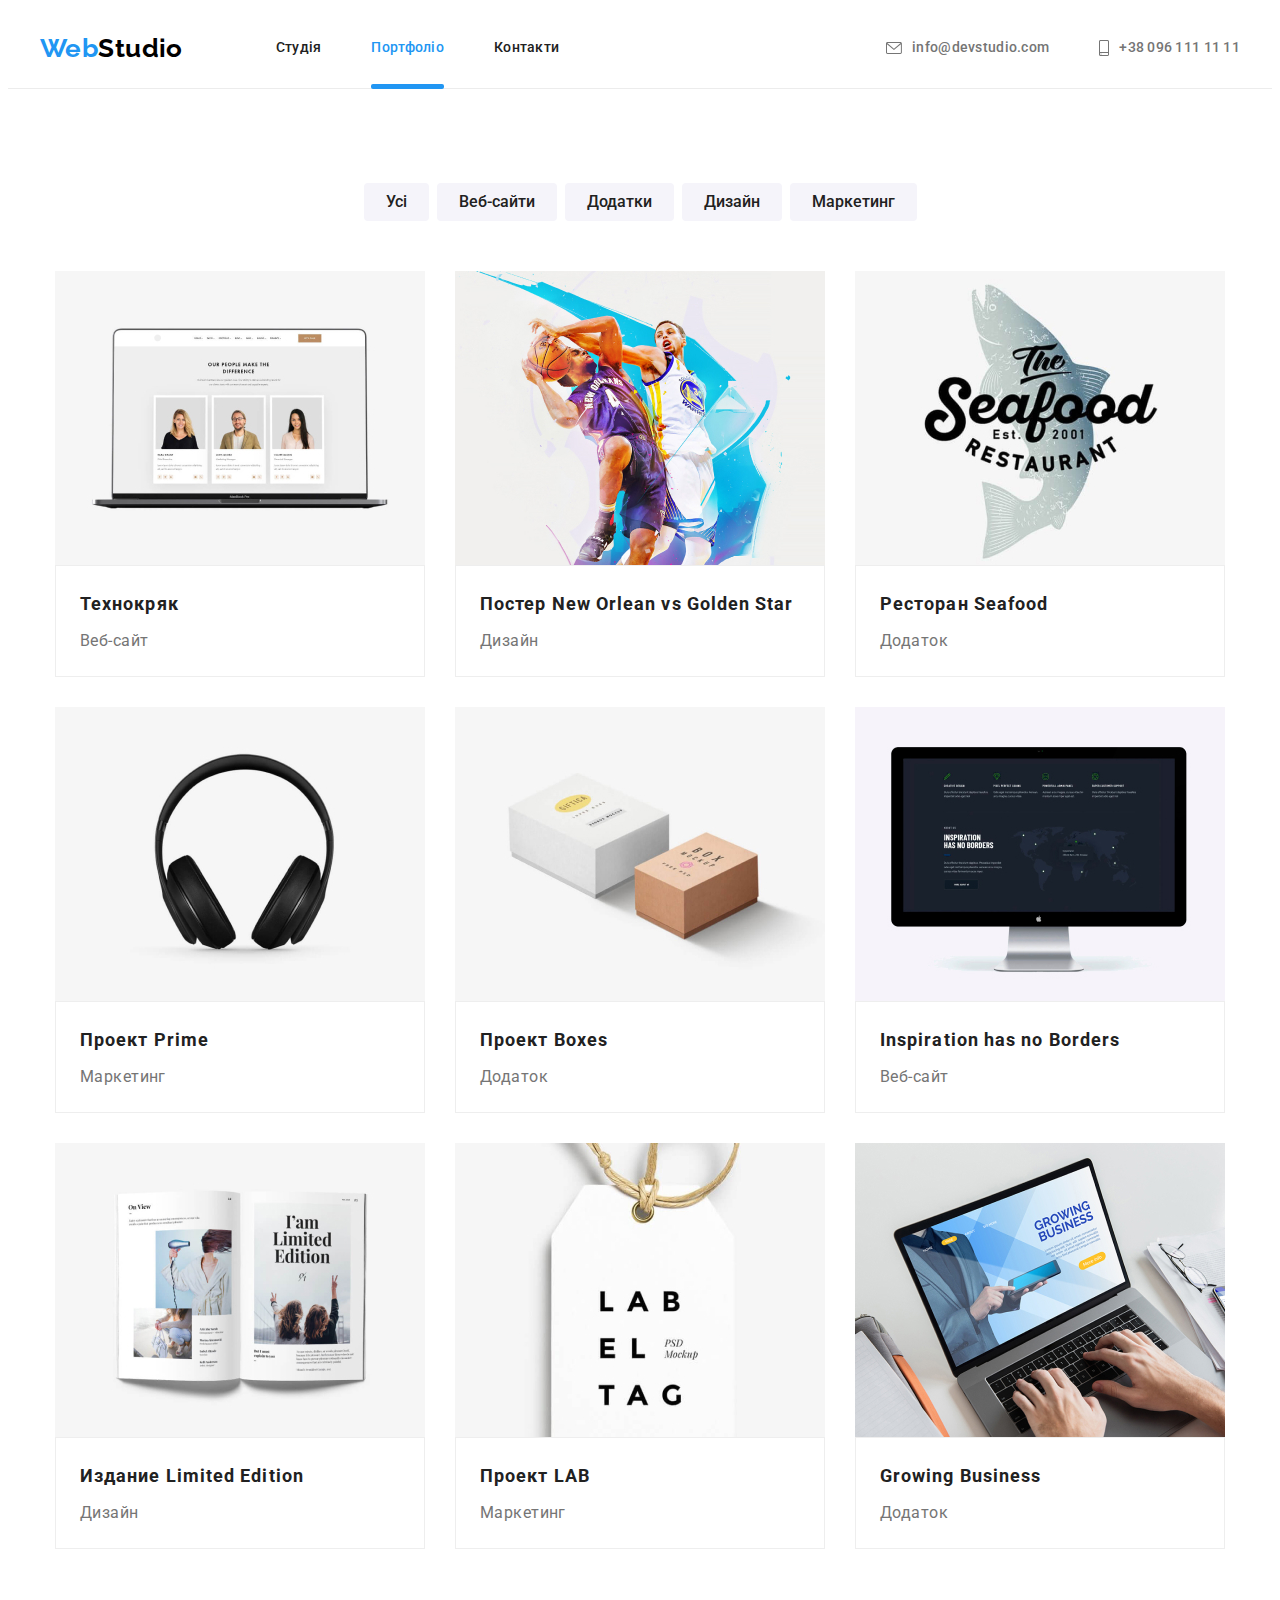
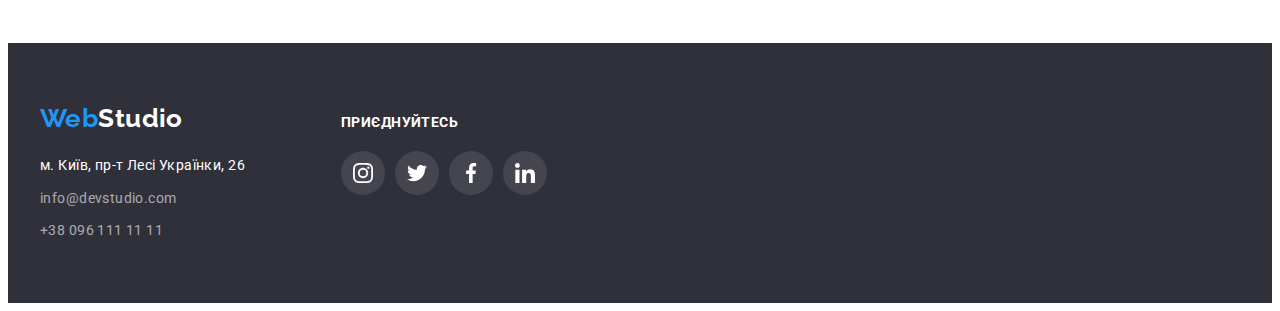
==== portfolio.html @ 348ed179 "clone" ====
<!DOCTYPE html>
<html lang="uk">

<head>
    <meta charset="UTF-8">
    <meta http-equiv="X-UA-Compatible" content="IE=edge">
    <meta name="viewport" content="width=device-width, initial-scale=1.0">
    <title>Document</title>
    <link rel="stylesheet" href="https://cdnjs.cloudflare.com/ajax/libs/modern-normalize/0.6.0/modern-normalize.min.css"
        integrity="sha256-a9JO7L1jGkja9va1xGMWEJspCfU/b9Vn5u/O5MdnKhw=" crossorigin="anonymous" />
<link href="https://fonts.googleapis.com/css2?family=Raleway:wght@700&family=Roboto:wght@400;500;700;900&display=swap"
    rel="stylesheet">
    
    <link rel="stylesheet" href="./css/styles.css">
</head>

<body>
    <header class="site-header">
        <div class="container">
            <a href="./index.html" class="logo"><span class="logo__accent">Web</span>Studio</a>

            <nav class="site-nav">
    
                <ul class="list">
                <li class="item"><a href="./index.html" class="link">Студія</a></li>
                <li class="item"><a href="" class="link link-current">Портфоліо</a></li>
                <li class="item"><a href="" class="link">Контакти</a></li>
            </ul>
        </nav>
        
        <ul class="auth-nav">
            <li class="item">
                <a class="link" href="mailto:info@devstudio.com"><svg class="icon-n" height="12" width="16">
                        <use href="./images/icons.svg#icon-envelope"></use>
                    </svg>info@devstudio.com</a>
            </li>
            <li class="item"><a class="link" href="tel:+380961111111"><svg class="icon-n" height="16" width="10">
                        <use href="./images/icons.svg#icon-smartphone"></use>
                    </svg>+38 096 111 11 11</a></li>
        </ul>
    </div>
    </header>
    <main>
        <section class="section">
            <div class="container">
        <ul class="option list">
            <li class="option__item">
                <button type="button" class="option__button">Усі</button>
            </li>
            <li class="option__item">
                <button type="button" class="option__button">Веб-сайти</button>
            </li>
            <li class="option__item">
                <button type="button" class="option__button">Додатки</button>
            </li>
            <li class="option__item">
                <button type="button" class="option__button">Дизайн</button>
            </li>
            <li class="option__item">
                <button type="button" class="option__button">Маркетинг</button>
            </li>
        </ul>

<ul class="card-set list">
    <li class="card-set__item">
        <a href="" class="card-set__link link">
            <div class="card-set__img">
                <img src="./images/img8.jpg" alt="" width="370" class="card-set__image" />
                <div class="card-set__p">
                    <p class="filter-about">
                        Ресурс пропонує комплексні пропозиції з різним рівнем функціоналу та сервісів. Все це дозволить
                        відвідувачу отримати
                        вичерпні відомості про компанію чи приватну особу.
                    </p>
                </div>
            </div>

            <div class="card-set__tabs">
                <h3 class="card-set__title">Технокряк</h3>
                <p class="card-set__text">Веб-сайт</p>
            </div>
        </a>
    </li>
    <li class="card-set__item">
        <a href="" class="card-set__link link">
            <div class="card-set__img">
                <img src="./images/img9.jpg" alt="" width="370" class="card-set__image" />
                <div class="card-set__p">
                    <p class="filter-about">
                        Ресурс пропонує комплексні пропозиції з різним рівнем функціоналу та сервісів. Все це дозволить
                        відвідувачу отримати
                        вичерпні відомості про компанію чи приватну особу.
                    </p>
                </div>
            </div>

            <div class="card-set__tabs">
                <h3 class="card-set__title">Постер New Orlean vs Golden Star</h3>
                <p class="card-set__text">Дизайн</p>
            </div>
        </a>
    </li>
    <li class="card-set__item">
        <a href="" class="card-set__link link">
            <div class="card-set__img">
                <img src="./images/img10.jpg" alt="" width="370" class="card-set__image" />
                <div class="card-set__p">
                    <p class="filter-about">
                        Ресурс пропонує комплексні пропозиції з різним рівнем функціоналу та сервісів. Все це дозволить
                        відвідувачу отримати
                        вичерпні відомості про компанію чи приватну особу.
                    </p>
                </div>
            </div>
            <div class="card-set__tabs">
                <h3 class="card-set__title">Ресторан Seafood</h3>
                <p class="card-set__text">Додаток</p>
            </div>
        </a>
    </li>
    <li class="card-set__item">
        <a href="" class="card-set__link link">
            <div class="card-set__img">
                <img src="./images/img11.jpg" alt="" width="370" class="card-set__image" />
                <div class="card-set__p">
                    <p class="filter-about">
                        Ресурс пропонує комплексні пропозиції з різним рівнем функціоналу та сервісів. Все це дозволить
                        відвідувачу отримати
                        вичерпні відомості про компанію чи приватну особу.
                    </p>
                </div>
            </div>
            <div class="card-set__tabs">
                <h3 class="card-set__title">Проект Prime</h3>
                <p class="card-set__text">Маркетинг</p>
            </div>
        </a>
    </li>
    <li class="card-set__item">
        <a href="" class="card-set__link link">
            <div class="card-set__img">
                <img src="./images/img12.jpg" alt="" width="370" class="card-set__image" />
                <div class="card-set__p">
                    <p class="filter-about">
                        Ресурс пропонує комплексні пропозиції з різним рівнем функціоналу та сервісів. Все це дозволить
                        відвідувачу отримати
                        вичерпні відомості про компанію чи приватну особу.
                    </p>
                </div>
            </div>
            <div class="card-set__tabs">
                <h3 class="card-set__title">Проект Boxes</h3>
                <p class="card-set__text">Додаток</p>
            </div>
        </a>
    </li>
    <li class="card-set__item">
        <a href="" class="card-set__link link">
            <div class="card-set__img">
                <img src="./images/img13.jpg" alt="" width="370" class="card-set__image" />
                <div class="card-set__p">
                    <p class="filter-about">
                        Ресурс пропонує комплексні пропозиції з різним рівнем функціоналу та сервісів. Все це дозволить
                        відвідувачу отримати
                        вичерпні відомості про компанію чи приватну особу.
                    </p>
                </div>
            </div>
            <div class="card-set__tabs">
                <h3 class="card-set__title">Inspiration has no Borders</h3>
                <p class="card-set__text">Веб-сайт</p>
            </div>
        </a>
    </li>
    <li class="card-set__item">
        <a href="" class="card-set__link link">
            <div class="card-set__img">
                <img src="./images/img14.jpg" alt="" width="370" class="card-set__image" />
                <div class="card-set__p">
                    <p class="filter-about">
                        Ресурс пропонує комплексні пропозиції з різним рівнем функціоналу та сервісів. Все це дозволить
                        відвідувачу отримати
                        вичерпні відомості про компанію чи приватну особу.
                    </p>
                </div>
            </div>
            <div class="card-set__tabs">
                <h3 class="card-set__title">Издание Limited Edition</h3>
                <p class="card-set__text">Дизайн</p>
            </div>
        </a>
    </li>
    <li class="card-set__item">
        <a href="" class="card-set__link link">
            <div class="card-set__img">
                <img src="./images/img15.jpg" alt="" width="370" class="card-set__image" />
                <div class="card-set__p">
                    <p class="filter-about">
                        Ресурс пропонує комплексні пропозиції з різним рівнем функціоналу та сервісів. Все це дозволить
                        відвідувачу отримати
                        вичерпні відомості про компанію чи приватну особу.
                    </p>
                </div>
            </div>
            <div class="card-set__tabs">
                <h3 class="card-set__title">Проект LAB</h3>
                <p class="card-set__text">Маркетинг</p>
            </div>
        </a>
    </li>
    <li class="card-set__item">
        <a href="" class="card-set__link link">
            <div class="card-set__img">
                <img src="./images/img16.jpg" alt="" width="370" class="card-set__image" />
                <div class="card-set__p">
                    <p class="filter-about">
                        Ресурс пропонує комплексні пропозиції з різним рівнем функціоналу та сервісів. Все це дозволить
                        відвідувачу отримати
                        вичерпні відомості про компанію чи приватну особу.
                    </p>
                </div>
            </div>
            <div class="card-set__tabs">
                <h3 class="card-set__title">Growing Business</h3>
                <p class="card-set__text">Додаток</p>
            </div>
        </a>
    </li>
</ul>
</div>
</section>
</main>
<footer class="site-footer">
    <div class="site-footer__container container">
        <div class="site-footer__nav-links">
            <a href="./index.html" class="logo site-footer__logo"><span class="logo__accent">Web</span>Studio</a>
            <address class="footer-contacts">
                <ul>
                    <li class="footer-contacts__item">
                        <a class="footer-contacts__link footer-contacts__link--address"
                            href="https://goo.gl/maps/XUFfffDGWBc9zeDt5">м. Київ, пр-т Лесі Українки, 26</a>
                    </li>
                    <li class="footer-contacts__item">
                        <a class="footer-contacts__link" href="mailto:info@devstudio.com">info@devstudio.com</a>
                    </li>
                    <li class="footer-contacts__item">
                        <a class="footer-contacts__link" href="tel:+380961111111">+38 096 111 11 11</a>
                    </li>
                </ul>
            </address>
        </div>

        <div class="site-footer__social-links">
            <p class="site-footer__heading">Приєднуйтесь</p>
            <ul class="site-footer__social-list social-links">
                <li class="social-links__item">
                    <a href="" class="site-footer__social-link social-links__link">
                        <svg class="social-links__icon" height="20" width="20">
                            <use href="./images/icons.svg#icon-instagram"></use>
                        </svg>
                    </a>
                </li>
                <li class="social-links__item">
                    <a href="" class="site-footer__social-link social-links__link">
                        <svg class="social-links__icon" height="20" width="20">
                            <use href="./images/icons.svg#icon-twitter"></use>
                        </svg>
                    </a>
                </li>
                <li class="social-links__item">
                    <a href="" class="site-footer__social-link social-links__link">
                        <svg class="social-links__icon" height="20" width="20">
                            <use href="./images/icons.svg#icon-facebook"></use>
                        </svg>
                    </a>
                </li>
                <li class="social-links__item">
                    <a href="" class="site-footer__social-link social-links__link">
                        <svg class="social-links__icon" height="20" width="20">
                            <use href="./images/icons.svg#icon-linkedin"></use>
                        </svg>
                    </a>
                </li>
            </ul>
        </div>
    </div>
</footer>
</body>

</html>
---- css/styles.css ----
:root {
    --primary-text-color: #757575;
    --title-text-color: #212121;
    --title-text-color-one: #000000;
    --accent-color: #2196F3;
    --primary-bt-color: #FFFFFF;
    --accent-color-one: #F5F4FA;
    --primary-phon-color: hsla(0, 0%, 100%, 0.6);
    --primary-brg-color: #2F303A;
    --header-border-color: #ececec;
    --list-items-gap: 30px;
    --portfolio-cards-border-color: #eee;
    --bg-color-gray: #f5f4fa;
    --text-color-social: #afb1b8;
    --bg-color-button: #188ce8;
    --thumb-color: #afb1b8;
    --thumb-color-hover: #2196f3;
    --border-input: rgba(255, 255, 255, 0.3);
    --cubic: cubic-bezier(0.42, 0, 0.58, 1);
    --portfolio-cart-before: rgba(33, 150, 243, 0.9);
    --modal-input: rgba(33, 33, 33, 0.2);
    --foot-line: rgba(255, 255, 255, 0.1);
    --line: rgba(0, 0, 0, 0.5);
    --text-grey-opac: rgba(255, 255, 255, 0.6);
    --text-copyright: rgba(255, 255, 255, 0.4);
    --border-card: #eeeeee;
}

h1,
h2,
h3,
h4,
h5,
h6,
p,
ul {
    margin: 0;
    padding: 0;
}
ul {
    list-style: none;
}
body {
    background: var(--primary-bt-color);
    color: var(--primary-text-color);
    font-size: 14px;
    font-family: Roboto, sans-serif;
    letter-spacing: 0.03em;
}
img {
    display: block;
    max-width: 100%;
    height: auto;
}
.container {
    margin-left: auto;
    margin-right: auto;
    padding-left: 15px;
    padding-right: 15px;
    width: 1200px;
}
.section {
    padding-top: 94px;
    padding-bottom: 94px;
}
.image-block {
    display: block;
}
.visually-hidden {
    position: absolute;
    width: 1px;
    height: 1px;
    margin: -1px;
    padding: 0;
    overflow: hidden;
    border: 0;
    clip: rect(0 0 0 0);
}
.link {
    text-decoration: none;
}
.text-center {
    text-align: center;
}
.heading {
    font-size: 36px;
    line-height: 1.17;
    text-align: center;
}
button {
    font-family: inherit;
    cursor: pointer;
}
.site-header {
    border-bottom: 1px solid var(--header-border-color);
}
.site-header .container {
    display: flex;
    align-items: center;
}
.site-nav {
    margin-left: 93px;
}
.site-nav .list {
    display: flex;
}
.site-nav .item:not(:first-child),
.auth-nav .item:not(:first-child) {
    margin-left: 50px;
}
.site-nav .link {
    color: var(--title-text-color);
    font-weight: 500;
    line-height: 1.14;
    letter-spacing: 0.02em;
    display: block;
    padding-top: 32px;
    padding-bottom: 32px;
    transition-property: color;
    transition-duration: 250ms;
    transition-timing-function: cubic-bezier(0.42, 0, 0.58, 1);
    position: relative;
}
.site-nav .link:hover,
.site-nav .link:focus {
    color: var(--accent-color);   
}
.site-nav .link-current {
    color: var(--accent-color);   
}
.site-nav .link-current::after{
    content: "";
        display: block;
        width: 100%;
        height: 5px;
        border-radius: 2px;
        background-color: var(--accent-color);
        position: absolute;
        left: 0px;
        bottom: -1px;
        opacity: 0;
}
.site-nav .link::after{
    opacity: 0;
}
.site-nav .link-current::after {
    opacity: 1;
}
.auth-nav .item {
    font-weight: 500;
    line-height: 1.14;
    letter-spacing: 0.02em; 
}
.auth-nav .link:hover,
.auth-nav .link:focus {
    color: var(--accent-color);
}
.auth-nav .link {
    display: flex;
    padding-top: 32px;
    padding-bottom: 32px;
    color: var(--primary-text-color);
    align-items: center;
    transition: color 250ms cubic-bezier(0.4, 0, 0.2, 1);
}
.auth-nav {
    display: flex;
    margin-left: auto;
    align-items: center;
}
.auth-nav .icon-n {
    --color4: currentColor;
    margin-right: 10px;    
}
.icon {
    display: inline-block;
    align-items: center;
    justify-content: center;
}
.logo {
    font-family: Raleway, sans-serif;
    font-weight: 700;
    font-size: 26px;
    line-height: 1.19;
    text-decoration: none;
    color: var(--title-text-color-one);
}
.logo__accent {
    color: var(--accent-color);
    font-family: Raleway, sans-serif;
}
.slogan {
    max-width: 1600px;
    margin: 0 auto;
    background-color: var(--primary-brg-color);
    padding-top: 200px;
    padding-bottom: 200px;
    text-align: center;
    background-image: linear-gradient(rgba(47, 48, 58, 0.4), rgba(47, 48, 58, 0.4)),
        url(../images/hero.jpg);
    background-repeat: no-repeat;
    background-position: center;
    background-size: 1600px;
}

.slogan-title {
    color: var(--primary-bt-color);
    font-weight: 900;
    font-size: 44px;
    line-height: 1.36;
    text-transform: uppercase;
    letter-spacing: 0.06em;
    text-align: center;
}

.button {
    color: var(--primary-bt-color);
    background-color: var(--accent-color);
    font-family: inherit;
    text-align: center;
}

.button-primary {
    color: var(--primary-bt-color);
    background-color: var(--accent-color);
    font-weight: 700;
    font-size: 16px;
    line-height: 1.88;
    letter-spacing: 0.06em;
    text-align: center;
    margin-top: 30px;
    padding: 10px 32px;
    border: 0 solid transparent;
    border-radius: 4px;
    transition-property:background-color;
    transition-duration: 250ms;
    transition-timing-function: cubic-bezier(0.42, 0, 0.58, 1);
}

.button-primary:hover,
.button-primary:focus {
    background-color: var(--bg-color-button); 
}

.backdrop {
    position: fixed;
    top: 0;
    left: 0;
    width: 100%;
    height: 100%;
    background-color: rgba(0, 0, 0, 0.5);
    opacity: 1;
    transition: opacity 250ms cubic-bezier(0.4, 0, 0.2, 1);
}

.backdrop.is-hidden {
    opacity: 0;
    pointer-events: none;
}

.backdrop.is-hidden .modal {
    transform: translate(-50%, -50%) scale(1.1);
}

.modal {
    position: absolute;
    top: 50%;
    left: 50%;

    min-height: 581px;
    min-width: 528px;

    background-color: var(--primary-bt-color);
    color: var(--title-text-color);
    transform: translate(-50%, -50%) scale(1);

    transition: transform 250ms cubic-bezier(0.4, 0, 0.2, 1);
    box-shadow: 0px 1px 3px rgba(0, 0, 0, 0.12), 0px 1px 1px rgba(0, 0, 0, 0.14), 0px 2px 1px rgba(0, 0, 0, 0.2);
        border-radius: 4px;
}

.modal__topic {
    margin: 0px;
    padding-bottom: 30px;
    font-weight: bold;
    font-size: 20px;
    line-height: 1.15;
    text-align: center;
    letter-spacing: 0.03em;
}

.modal__button-close {
    position: absolute;
    top: 8px;
    right: 8px;
    width: 30px;
    height: 30px;
    border-radius: 50%;
    border: none;
    background-color: var(--primary-bt-color);
    box-shadow: 0px 2px 1px rgba(0, 0, 0, 0.2), 0px 1px 1px rgba(0, 0, 0, 0.14),
        0px 1px 3px rgba(0, 0, 0, 0.12);

}
.modal__button-close:hover,
.modal__button-close:focus{
   fill: var(--accent-color)
}

.svg-close {
    width: 11px;
    height: 11px;
}
.form {
    padding: 40px;
    width: 528px;
}

.form-field {
    position: relative;
    display: block;
    color: var(--primary-text-color);
    margin-bottom: 28px;
    font-size: 14px;
    line-height: 1.14;
    letter-spacing: 0.01em;
}

.form-input {
    min-width: 448px;
    margin: 0px;
    padding: 14px 42px;
    font: inherit;
    border-radius: 4px;
    border: 1px solid var(--modal-input);
    outline: none;
}

.form-input--comment {
    width: 100%;
    height: 120px;
    resize: none;
}

.form-input:focus-within {
    border: 1px solid var(--accent-color);
}

.svg-modal {
    position: absolute;
    width: 18px;
    height: 18px;
    top: 50%;
    left: 16px;
    transform: translateY(-50%);
    transition: transform 250ms cubic-bezier(0.4, 0, 0.2, 1);
    display: inline-block;
    width: 18px;
    height: 18px;
}

.form-label {
    position: absolute;
    top: 50%;
    left: 42px;
    transform: translateY(-50%);
    transition: transform 250ms cubic-bezier(0.4, 0, 0.2, 1);
}

.form-label--comment {
    position: absolute;
    top: 12px;
    left: 16px;
    transform: translateY(0);
    transition: transform 250ms cubic-bezier(0.4, 0, 0.2, 1);
}

.form-field:focus-within>.form-label--comment {
    transform: translateY(-35px);
    color: var(--accent-color);
}

.form-input:not(:placeholder-shown)+.form-label--comment {
    transform: translateY(-35px);
}

.form-field:focus-within>.svg-modal {
    fill: var(--accent-color);
}

.form-field:focus-within>.form-label {
    transform: translate(-26px, -45px);
    color: var(--accent-color);
}

.form-input:not(:placeholder-shown)+.form-label {
    transform: translate(-26px, -45px);
}

.form-field-checkbox {
    display: inline-flex;
    align-items: center;
    margin-bottom: 30px;
}

.checkbox {
    position: absolute;
    width: 1px;
    height: 1px;
    margin: -1px;
    padding: 0;
    overflow: hidden;
    border: 0;
    clip: rect(0 0 0 0);
}

.icon {
    display: inline-block;
    width: 15px;
    height: 15px;
    margin-right: 8px;
    border: 2px solid var(--title-text-color);
    border-radius: 4px;
    box-shadow: 0px 2px 1px rgba(0, 0, 0, 0.2), 0px 1px 1px rgba(0, 0, 0, 0.14),
        0px 1px 3px rgba(0, 0, 0, 0.12);
}

.checkbox:checked+.icon {
    border-color: var(--accent-color);
    background-color: var(--accent-color);
    background-image: url(../images/icon-check.svg);
    background-size: contain;
}

.checkbox-text {
    font-size: 14px;
    line-height: 1.71;
    margin: 0px;
    padding: 0px;
    letter-spacing: 0.03em;
    color: var(--primary-text-color);
}

.checkbox-link {
    text-decoration: underline;
    color: var(--accent-color);
}

.modal__button-send {
    display: inline-block;
    border-radius: 4px;
    padding: 10px 32px;
    min-width: 200px;
    border: 1px solid transparent;
    color: var(--primary-bt-color);
    background-color: var(--accent-color);
    font-family: inherit;
    font-weight: bold;
    font-size: 16px;
    line-height: 1.87;
    text-decoration: none;
    text-align: center;
    transition: transform 250ms cubic-bezier(0.4, 0, 0.2, 1);
    box-shadow: 0px 4px 4px rgba(0, 0, 0, 0.15);
}

.features-heading,
.portfolio-heading {
    position: absolute;
    white-space: nowrap;
    width: 1px;
    height: 1px;
    overflow: hidden;
    border: 0;
    padding: 0;
    clip: rect(0 0 0 0);
    clip-path: inset(50%);
    margin: -1px;
}
.features-list {
    display: flex;
    margin-left: calc(-1 * var(--list-items-gap));
}

.features-list .thumb {
    height: 120px;
    border-radius: 4px;
    background-color: var(--bg-color-gray);
    margin-bottom: 30px;
}
.thumb {
    display: flex;
    align-items: center;
    justify-content: center;
}

.features-list .item {
    flex-basis: calc(100% / 4 - var(--list-items-gap));
    margin-left: var(--list-items-gap);
}

.what-we-do {
    padding-top: 0;
}
.what-we-do__title {
    color: var(--title-text-color);
    font-weight: bold;
    font-size: 36px;
    line-height: 1.17;
    text-align: center;
      margin-bottom: 50px;
}

.about-us {
    display: flex;
    justify-content: center;
}

.about-us__item {
    margin-left: 30px;
    position: relative;
}

.about-us__item:first-child {
    margin-left: 0px;
}

.about-us__label {
    display: inline-flex;
    justify-content: center;
    align-items: center;
    width: 100%;
    height: 70px;
    color: var(--primary-bt-color);
    font-weight: bold;
    font-size: 14px;
    line-height: 1.14;
    text-align: center;
    text-transform: uppercase;
    margin: 0px;
    background-color: rgba(47, 48, 58, 0.8);
    position: absolute;
    bottom: 0px;
    right: 50%;
    transform: translate(50%);
}
.team {
    background-color: var(--bg-color-gray);
}

.team-cards {
    display: flex;
    margin-top: 50px;
    margin-left: calc(-1 * var(--list-items-gap));
}
.section-items {
    color: var(--title-text-color);
    font-weight: 500;
    font-size: 16px;
    line-height: 1.19;
}
.section-desc {
    color: var(--primary-text-color);
    font-size: 16px;
    line-height: 1.19;
}
.team-cards .item {
    flex-basis: calc(100% / 3 - var(--list-items-gap));
    margin-left: var(--list-items-gap);

    background-color: var(--primary-bt-color);
    box-shadow: 0px 1px 3px rgba(0, 0, 0, 0.12), 0px 1px 1px rgba(0, 0, 0, 0.14),
        0px 2px 1px rgba(0, 0, 0, 0.2);
    border-radius: 0px 0px 4px 4px;
}

.team-cards .description {
    padding-top: 30px;
    padding-bottom: 30px;
    padding-left: 24px;
    padding-right: 24px;
}

.team-cards .section-desc {
    margin-top: 10px;
}

.social-links {
    margin-top: 16px;
    align-items: center;
    display: flex;
    justify-content: center;
}

.social-links__item:not(:last-child) {
    margin-right: 10px;
}

.social-links__link {
    display: flex;
    height: 44px;
    width: 44px;
    border-radius: 50%;
    color: var(--text-color-social);
    align-items: center;
    justify-content: center;
    transition: color 250ms cubic-bezier(0.4, 0, 0.2, 1), background-color 250ms cubic-bezier(0.4, 0, 0.2, 1);
}

.social-links__link:hover,
.social-links__link:focus {
    color: var(--primary-bt-color);
    background-color: var(--accent-color);
}

.social-links__icon {
    --color1: currentColor;
}
.customer_title {
    color: var(--title-text-color);
    font-weight: bold;
    font-size: 36px;
    line-height: 1.17;
    text-align: center;
    margin-bottom: 50px;
}

.customer_content {
    display: flex;
    justify-content: space-between;
}

.customer__item {
    margin-left: 30px;
}

.customer__item:first-child {
    margin-left: 0;
}

.customer__link {
    display: flex;
    align-items: center;
    justify-content: center;
    width: 170px;
    height: 90px;
    color: var(--text-color-social);
    border: 1px solid var(--text-color-social);
    border-radius: 4px;
    transition: color 250ms cubic-bezier(0.4, 0, 0.2, 1), border 250ms cubic-bezier(0.4, 0, 0.2, 1);
}

.customer__link:hover,
.customer__link:focus {
    color: var(--accent-color);
    border: 1px solid var(--accent-color);
}

.clients__icon {
    --color1: currentColor;
    height: 50px;
}
.option {
    display: flex;
    justify-content: center;
    margin-bottom: 50px;
}

.option__item {
    margin-left: 8px;
}

.option__item:first-child {
    margin-left: 0px;
}

.option__button {
    color: var(--title-text-color);
    background-color: var(--accent-color-one);
    font-weight: 500;
    font-size: 16px;
    line-height: 1.62;
    text-align: center;
    border-radius: 4px;
    border: none;
    padding: 6px 22px;
    transition-property: color, background-color, box-shadow;
    transition-duration: 250ms;
    transition-timing-function: cubic-bezier(0.42, 0, 0.58, 1);
}

.option__button:hover,
.option__button:focus {
    background-color: var(--accent-color);
    color: var(--primary-bt-color);
    box-shadow: 0px 2px 2px rgba(0, 0, 0, 0.12), 0px 1px 2px rgba(0, 0, 0, 0.08),
        0px 3px 1px rgba(0, 0, 0, 0.1);
}
.card-set {
    display: flex;
    flex-wrap: wrap;
    justify-content: center;
}

.card-set__item {
    width: 370px;
    margin-right: 30px;
    margin-bottom: 30px;
}


.card-set__link:hover {
    box-shadow: 1px 4px 6px rgba(0, 0, 0, 0.16), 0px 4px 4px rgba(0, 0, 0, 0.06),
        0px 1px 1px rgba(0, 0, 0, 0.12);

}

.card-set__link.link {
    display: block;
    transition: box-shadow 250ms var(--cubic);
}

.card-set__img {
    position: relative;
    overflow: hidden;
}

.card-set__item:nth-child(3n) {
    margin-right: 0px;
}

.card-set__item:nth-last-child(-n + 3) {
    margin-bottom: 0px;
}

.filter-about {
    color: var(--primary-bt-color);
    padding: 63px 24px;
    font-size: 18px;
    line-height: 1.56;
    margin: 0px;
}

.card-set__tabs {
    padding: 20px 24px;
    border: 1px solid var(--border-card);
}

.card-set__p {
    position: absolute;
    bottom: 0px;
    left: 0px;
    width: 100%;
    height: 100%;
    background-color: var(--portfolio-cart-before);
    transform: translateY(100%);
    opacity: 1;
    transition: transform 250ms var(--cubic), opacity 250ms var(--cubic),
        box-shadow 250ms var(--cubic);
}

.card-set__link:hover .card-set__p,
.card-set__link:focus .card-set__p {
    transform: translateY(0);
    opacity: 1;
}

.card-set__title {
    color: var(--title-text-color);
    font-weight: bold;
    font-size: 18px;
    line-height: 2;
    letter-spacing: 0.06em;
    margin-bottom: 4px;
}

.card-set__text {
    color: var(--primary-text-color);
    font-size: 16px;
    line-height: 1.87;
}

.button-div input {
    margin: 0;
    padding: 18px 12px;
    border-radius: 4px;
    box-shadow: 0px 4px 4px rgba(0, 0, 0, 0.15);
}
.site-footer {
    padding-top: 60px;
    padding-bottom: 60px;
    background-color: var(--primary-brg-color);
}

.site-footer__container {
    display: flex;
    align-items: baseline;
}

.site-footer__nav-links {
    width: 231px;
}

.site-footer__logo {
    color: var(--primary-bt-color);
}

.site-footer__social-links {
    margin-left: 70px;
}

.site-footer__heading {
    font-weight: 700;
    line-height: 1.14;
    text-transform: uppercase;
    color: var(--primary-bt-color);
}

.site-footer__social-list {
    margin-top: 20px;
}

.site-footer__social-link {
    color: var(--primary-bt-color);
    background-color: rgba(255, 255, 255, 0.1);
}

.footer-contacts {
    margin-top: 20px;
}
.footer-contacts__item:not(:first-child) {
    margin-top: 9px;
}

.footer-contacts__link {
    font-style: normal;
    text-decoration: none;
    line-height: 1.71;
    color: var(--primary-phon-color);
    transition: color 250ms cubic-bezier(0.4, 0, 0.2, 1);
}

.footer-contacts__link:hover,
.footer-contacts__link:focus {
    color: var(--accent-color);
}

.footer-contacts__link--address {
    color: var(--primary-bt-color);
}
.section-item-one {
    color: var(--title-text-color);
    font-weight: 700;
    font-size: 14px;
    line-height: 1.14;
    letter-spacing: 0.03em;
    margin-bottom: 10px;
}

.section-text {
    color: var(--primary-text-color);
    line-height: 1.71;
}

.section-title {
    font-weight: 700;
    font-size: 36px;
    line-height: 1.17;
    color: var(--title-text-color);
}
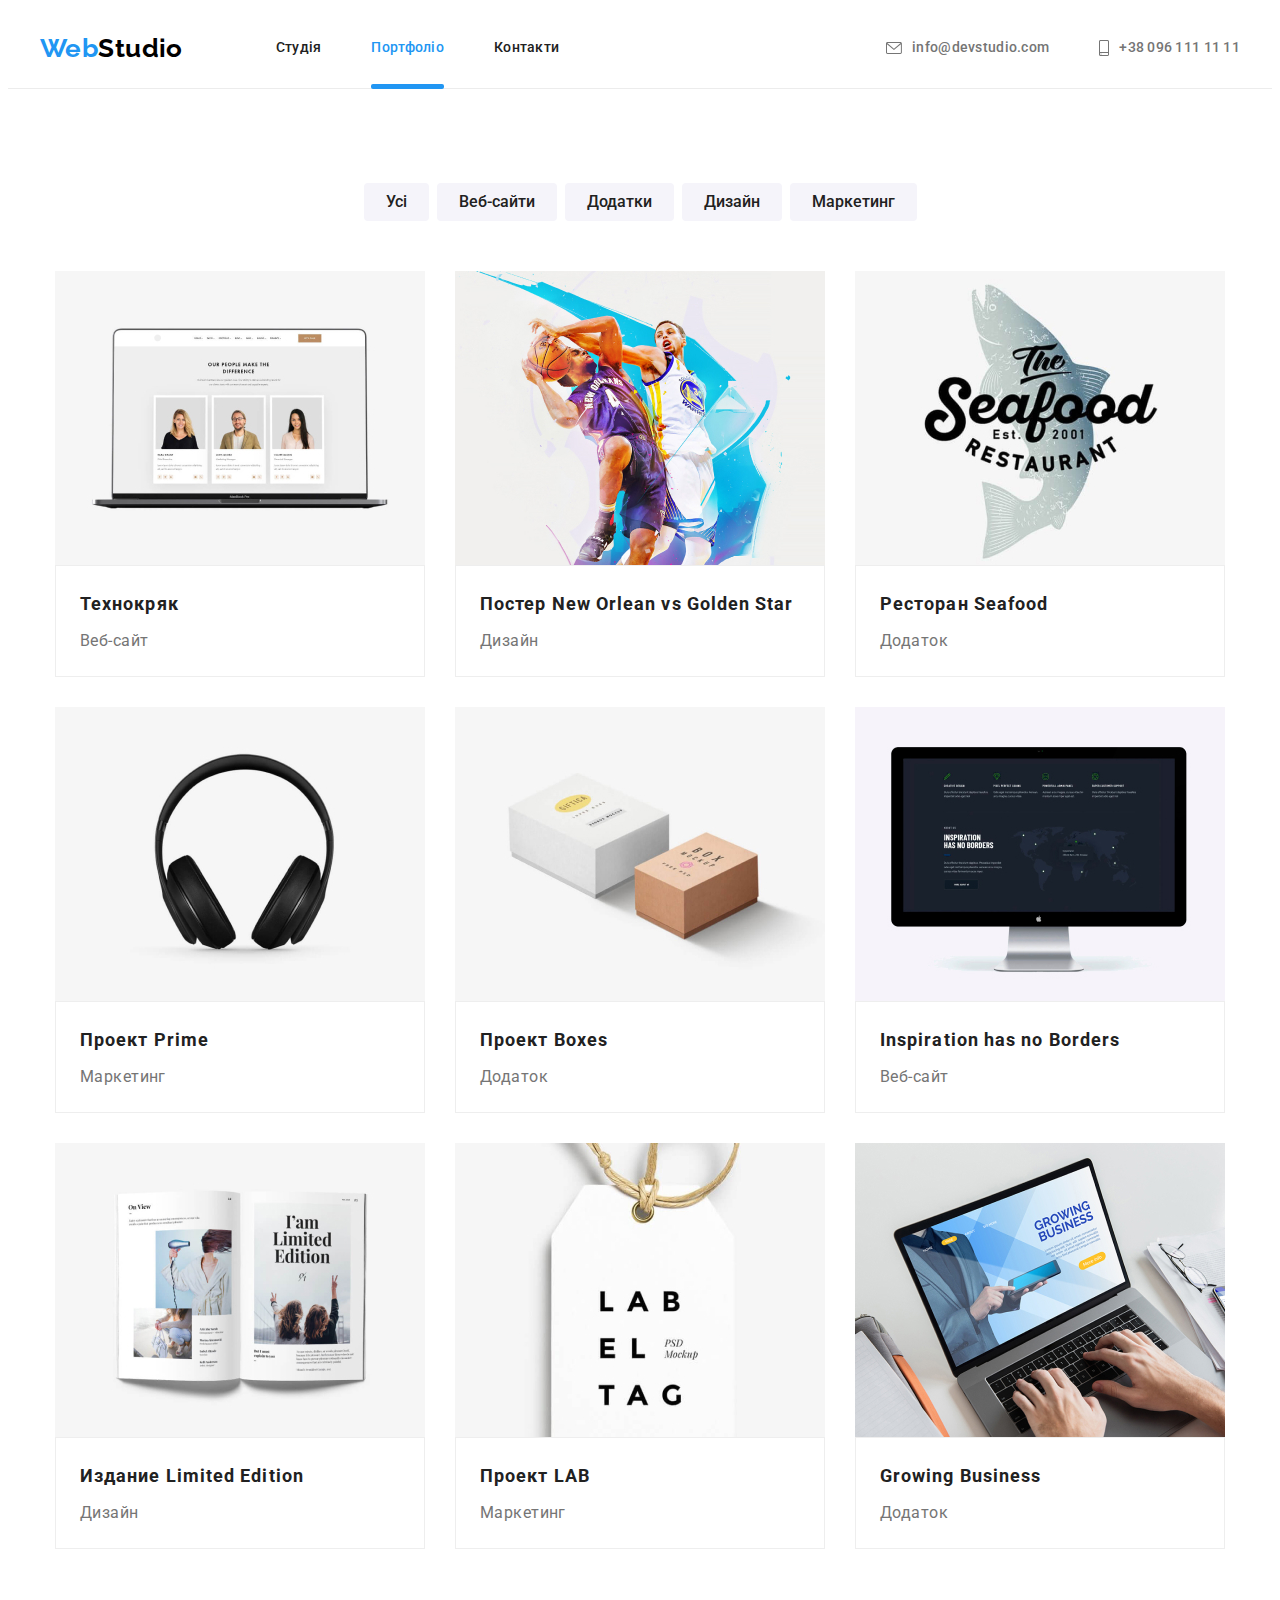
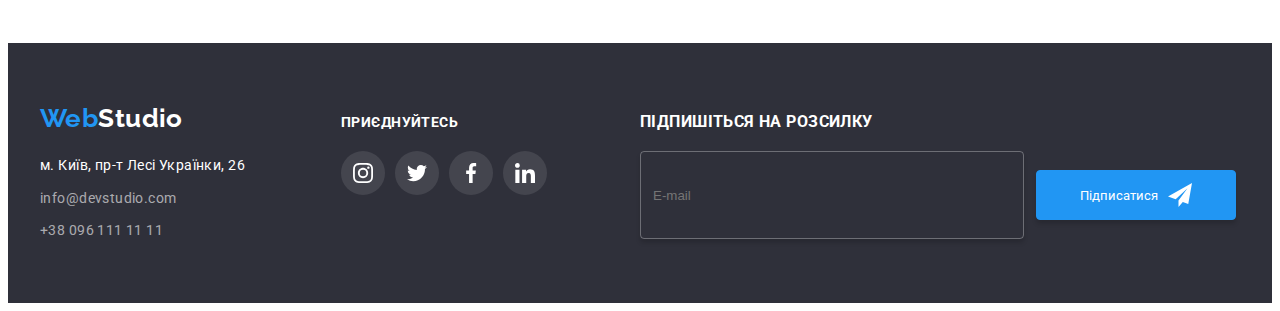
==== commit 9c169042: "modal" ====
--- a/portfolio.html
+++ b/portfolio.html
@@ -283,8 +283,21 @@
                 </li>
             </ul>
         </div>
+        <div class="subscribe">
+            <h3 class="subscribe__title">Підпишіться на розсилку</h3>
+            <div class="button-div">
+                <input type="text" placeholder="E-mail" class="subscribe__input" />
+                <button class="subscribe__button">
+                    Підписатися
+                    <svg class="svg-send__icon-send" height="24" width="24">
+                        <use href="./images/sprite.svg#icon-send"></use>
+                    </svg>
+                </button>
+            </div>
+        </div>
     </div>
 </footer>
+<script src="./js/modal.js"></script>
 </body>
 
 </html>--- a/css/styles.css
+++ b/css/styles.css
@@ -1,4 +1,3 @@
-
 :root {
     --primary-text-color: #757575;
     --title-text-color: #212121;
@@ -38,9 +37,11 @@
     margin: 0;
     padding: 0;
 }
+
 ul {
     list-style: none;
 }
+
 body {
     background: var(--primary-bt-color);
     color: var(--primary-text-color);
@@ -48,11 +49,13 @@
     font-family: Roboto, sans-serif;
     letter-spacing: 0.03em;
 }
+
 img {
     display: block;
     max-width: 100%;
     height: auto;
 }
+
 .container {
     margin-left: auto;
     margin-right: auto;
@@ -60,13 +63,16 @@
     padding-right: 15px;
     width: 1200px;
 }
+
 .section {
     padding-top: 94px;
     padding-bottom: 94px;
 }
+
 .image-block {
     display: block;
 }
+
 .visually-hidden {
     position: absolute;
     width: 1px;
@@ -77,38 +83,48 @@
     border: 0;
     clip: rect(0 0 0 0);
 }
+
 .link {
     text-decoration: none;
 }
+
 .text-center {
     text-align: center;
 }
+
 .heading {
     font-size: 36px;
     line-height: 1.17;
     text-align: center;
 }
+
 button {
     font-family: inherit;
     cursor: pointer;
 }
+
 .site-header {
     border-bottom: 1px solid var(--header-border-color);
 }
+
 .site-header .container {
     display: flex;
     align-items: center;
 }
+
 .site-nav {
     margin-left: 93px;
 }
+
 .site-nav .list {
     display: flex;
 }
+
 .site-nav .item:not(:first-child),
 .auth-nav .item:not(:first-child) {
     margin-left: 50px;
 }
+
 .site-nav .link {
     color: var(--title-text-color);
     font-weight: 500;
@@ -122,40 +138,48 @@
     transition-timing-function: cubic-bezier(0.42, 0, 0.58, 1);
     position: relative;
 }
+
 .site-nav .link:hover,
 .site-nav .link:focus {
-    color: var(--accent-color);   
-}
+    color: var(--accent-color);
+}
+
 .site-nav .link-current {
-    color: var(--accent-color);   
-}
-.site-nav .link-current::after{
+    color: var(--accent-color);
+}
+
+.site-nav .link-current::after {
     content: "";
-        display: block;
-        width: 100%;
-        height: 5px;
-        border-radius: 2px;
-        background-color: var(--accent-color);
-        position: absolute;
-        left: 0px;
-        bottom: -1px;
-        opacity: 0;
-}
-.site-nav .link::after{
+    display: block;
+    width: 100%;
+    height: 5px;
+    border-radius: 2px;
+    background-color: var(--accent-color);
+    position: absolute;
+    left: 0px;
+    bottom: -1px;
     opacity: 0;
 }
+
+.site-nav .link::after {
+    opacity: 0;
+}
+
 .site-nav .link-current::after {
     opacity: 1;
 }
+
 .auth-nav .item {
     font-weight: 500;
     line-height: 1.14;
-    letter-spacing: 0.02em; 
-}
+    letter-spacing: 0.02em;
+}
+
 .auth-nav .link:hover,
 .auth-nav .link:focus {
     color: var(--accent-color);
 }
+
 .auth-nav .link {
     display: flex;
     padding-top: 32px;
@@ -164,20 +188,24 @@
     align-items: center;
     transition: color 250ms cubic-bezier(0.4, 0, 0.2, 1);
 }
+
 .auth-nav {
     display: flex;
     margin-left: auto;
     align-items: center;
 }
+
 .auth-nav .icon-n {
     --color4: currentColor;
-    margin-right: 10px;    
-}
+    margin-right: 10px;
+}
+
 .icon {
     display: inline-block;
     align-items: center;
     justify-content: center;
 }
+
 .logo {
     font-family: Raleway, sans-serif;
     font-weight: 700;
@@ -186,10 +214,12 @@
     text-decoration: none;
     color: var(--title-text-color-one);
 }
+
 .logo__accent {
     color: var(--accent-color);
     font-family: Raleway, sans-serif;
 }
+
 .slogan {
     max-width: 1600px;
     margin: 0 auto;
@@ -233,171 +263,292 @@
     padding: 10px 32px;
     border: 0 solid transparent;
     border-radius: 4px;
-    transition-property:background-color;
+    transition-property: background-color;
     transition-duration: 250ms;
     transition-timing-function: cubic-bezier(0.42, 0, 0.58, 1);
 }
 
 .button-primary:hover,
 .button-primary:focus {
-    background-color: var(--bg-color-button); 
-}
-
-.backdrop {
+    background-color: var(--bg-color-button);
+}
+
+.overlay {
     position: fixed;
     top: 0;
     left: 0;
     width: 100%;
     height: 100%;
-    background-color: rgba(0, 0, 0, 0.5);
+    background-color: rgba(0, 0, 0, 0.2);
     opacity: 1;
-    transition: opacity 250ms cubic-bezier(0.4, 0, 0.2, 1);
-}
-
-.backdrop.is-hidden {
+    z-index: 3;
+    transition: opacity 250ms cubic-bezier(0.4, 0, 0.2, 1), visibility 250ms cubic-bezier(0.4, 0, 0.2, 1);
+}
+
+.modal {
+    position: absolute;
+    width: 528px;
+    top: 50%;
+    left: 50%;
+    background-color: var(--primary-bt-color);
+    box-shadow: 0px 1px 3px rgba(0, 0, 0, 0.12), 0px 1px 1px rgba(0, 0, 0, 0.14), 0px 2px 1px rgba(0, 0, 0, 0.2);
+    border-radius: 4px;
+    color: var(--title-text-color-one);
+    z-index: 5;
+    transform: translate(-50%, -50%);
+    padding: 40px 39px 40px 41px;
+}
+
+.is-hidden {
+    visibility: hidden;
     opacity: 0;
     pointer-events: none;
 }
 
-.backdrop.is-hidden .modal {
-    transform: translate(-50%, -50%) scale(1.1);
-}
-
-.modal {
-    position: absolute;
-    top: 50%;
-    left: 50%;
-
-    min-height: 581px;
-    min-width: 528px;
-
-    background-color: var(--primary-bt-color);
-    color: var(--title-text-color);
-    transform: translate(-50%, -50%) scale(1);
-
-    transition: transform 250ms cubic-bezier(0.4, 0, 0.2, 1);
-    box-shadow: 0px 1px 3px rgba(0, 0, 0, 0.12), 0px 1px 1px rgba(0, 0, 0, 0.14), 0px 2px 1px rgba(0, 0, 0, 0.2);
-        border-radius: 4px;
-}
-
-.modal__topic {
-    margin: 0px;
-    padding-bottom: 30px;
-    font-weight: bold;
-    font-size: 20px;
-    line-height: 1.15;
-    text-align: center;
-    letter-spacing: 0.03em;
-}
-
-.modal__button-close {
+.btn-close {
     position: absolute;
     top: 8px;
     right: 8px;
     width: 30px;
     height: 30px;
+    border: 1px solid rgba(0, 0, 0, 0.1);
+    background-color: var(--primary-bt-color);
     border-radius: 50%;
-    border: none;
-    background-color: var(--primary-bt-color);
-    box-shadow: 0px 2px 1px rgba(0, 0, 0, 0.2), 0px 1px 1px rgba(0, 0, 0, 0.14),
-        0px 1px 3px rgba(0, 0, 0, 0.12);
-
-}
-.modal__button-close:hover,
-.modal__button-close:focus{
-   fill: var(--accent-color)
-}
-
-.svg-close {
-    width: 11px;
-    height: 11px;
-}
-.form {
-    padding: 40px;
-    width: 528px;
-}
-
-.form-field {
+}
+
+.close-wrap {
+    width: 100%;
+    height: auto;
+    fill: inherit;
+}
+
+.btn-close:hover,
+.btn-close:focus {
+    fill: var(--accent-color);
+}
+
+.form__title {
+    font-weight: 700;
+    font-size: 20px;
+    line-height: 1.15;
+    text-align: center;
+    letter-spacing: 0.03em;
+    color: var(--title-text-color);
+    margin-bottom: 12px;
+}
+
+.form__label {
+    font-size: 12px;
+    line-height: 1.16;
+    letter-spacing: 0.01em;
+    color: var(--primary-text-color);
+    display: flex;
+}
+
+.input-wrap {
     position: relative;
+    fill: var(--title-text-color);
+    transition: fill cubic-bezier(0.4, 0, 0.2, 1);
+}
+
+.input-wrap:hover .form__input,
+.input-wrap:focus .form__input {
+    border-color: var(--accent-colorr);
+}
+
+.input-wrap:hover,
+.input-wrap:focus {
+    fill: var(--accent-color);
+}
+
+.order__form .icon {
+    position: absolute;
+    top: 16px;
+    left: 16px;
+    fill: inherit;
+}
+
+.form__input {
+    width: 100%;
+    height: 40px;
+    border: 1px solid rgba(33, 33, 33, 0.2);
+    font-size: 12px;
+    line-height: 1.16;
+    letter-spacing: 0.01em;
+    border-radius: 4px;
+    padding-left: 42px;
+    margin-top: 4px;
+    transition: border-color 250ms cubic-bezier(0.4, 0, 0.2, 1);
+}
+
+.order .input-wrap:not(:last-child) {
+    margin-bottom: 10px;
+}
+
+.form__text {
+    height: 130px;
+    resize: none;
+    padding: 12px 16px;
+    color: rgba(117, 117, 117, 0.5);
+}
+
+.checkbox-wrapper {
+    display: flex;
+    justify-content: center;
+    align-items: center;
+    margin-top: 25px;
+}
+
+.checkbox-container {
+    position: relative;
+    width: 16px;
+    height: 15px;
+    margin-right: 8.38px;
+    fill: var(--primary-bt-color);
+}
+
+.form__checkbox {
+    position: absolute;
+    width: 100%;
+    height: 100%;
+    top: 0;
+    left: 0;
+    opacity: 0;
+    z-index: 7;
+}
+
+.checkbox-wrap {
+    position: absolute;
+    width: 100%;
+    height: 100%;
+    top: 0;
+    left: 0;
+    border: 2px solid var(--title-text-color);
+    border-radius: 3px;
+    transition: background-color 250ms cubic-bezier(0.4, 0, 0.2, 1);
+}
+
+.icon-Vector {
+    position: absolute;
+    width: 100%;
+    height: 100%;
+    top: 0;
+    left: 0;
+    fill: inherit;
+}
+
+.form__checkbox:checked~.checkbox-wrap {
+    background-color: var(--accent-color);
+}
+
+.checkbox__text {
+    font-size:14px;
+    line-height: 1.71;
+    letter-spacing:0.03em;
+    color: var(--primary-text-color);
+}
+
+.checkbox__text-blue {
+    color: var(--accent-color);
+}
+
+.form__btn {
+    width: 200px;
+}
+.cards {
+    align-items: flex-start;
+    gap: 30px;
+}
+
+.card {
+    width: 270px;
+
+}
+
+.icon-wrapper {
+    display: flex;
+    justify-content: center;
+    align-items: center;
+    height: 120px;
+    width: 100%;
+    background-color: #F5F4FA;
+    border-radius: 4px;
+}
+
+.cards__title {
+    font-weight: 700;
+    font-size:14px;
+    line-height: 1.4;
+    letter-spacing: 0.03em;
+    text-transform: uppercase;
+    margin-top: 30px;
+}
+
+.cards__text {
+    margin-top: 10px;
+    width: 270px;
+    font-weight: 400;
+    font-size: 14px;
+    line-height: 1.7;
+    letter-spacing: 0.03em;
+    color: var(--primary-text-color);
+}
+
+.offers {
+    padding-top: 0;
+}
+
+
+.offers__title {
+    margin-bottom: 50px;
+    font-weight: 700;
+    font-size: 36px;
+    line-height: 1.16;
+    text-align: center;
+    letter-spacing:0.03em;
+
+}
+
+.offers__card {
+    position: relative;
+    width: 370px;
+    height: 294px;
+}
+
+
+.offers__img {
+    position: absolute;
     display: block;
-    color: var(--primary-text-color);
-    margin-bottom: 28px;
-    font-size: 14px;
-    line-height: 1.14;
-    letter-spacing: 0.01em;
-}
-
-.form-input {
-    min-width: 448px;
-    margin: 0px;
-    padding: 14px 42px;
-    font: inherit;
-    border-radius: 4px;
-    border: 1px solid var(--modal-input);
-    outline: none;
-}
-
-.form-input--comment {
+    max-width: 100%;
+    height: auto;
+}
+
+.offers__box {
+    cursor: pointer;
+    position: absolute;
+    bottom: 0;
+    z-index: 2;
     width: 100%;
-    height: 120px;
-    resize: none;
-}
-
-.form-input:focus-within {
-    border: 1px solid var(--accent-color);
-}
-
-.svg-modal {
-    position: absolute;
-    width: 18px;
-    height: 18px;
-    top: 50%;
-    left: 16px;
-    transform: translateY(-50%);
-    transition: transform 250ms cubic-bezier(0.4, 0, 0.2, 1);
-    display: inline-block;
-    width: 18px;
-    height: 18px;
-}
-
-.form-label {
-    position: absolute;
-    top: 50%;
-    left: 42px;
-    transform: translateY(-50%);
-    transition: transform 250ms cubic-bezier(0.4, 0, 0.2, 1);
-}
-
-.form-label--comment {
-    position: absolute;
-    top: 12px;
-    left: 16px;
-    transform: translateY(0);
-    transition: transform 250ms cubic-bezier(0.4, 0, 0.2, 1);
-}
-
-.form-field:focus-within>.form-label--comment {
-    transform: translateY(-35px);
-    color: var(--accent-color);
-}
-
-.form-input:not(:placeholder-shown)+.form-label--comment {
-    transform: translateY(-35px);
-}
-
-.form-field:focus-within>.svg-modal {
-    fill: var(--accent-color);
-}
-
-.form-field:focus-within>.form-label {
-    transform: translate(-26px, -45px);
-    color: var(--accent-color);
-}
-
-.form-input:not(:placeholder-shown)+.form-label {
-    transform: translate(-26px, -45px);
-}
-
+    height: 70px;
+    background-color: rgba(47, 48, 58, 0.8);
+    display: flex;
+    justify-content: center;
+    align-items: center;
+}
+
+.offer__title {
+    font-weight: 700;
+    font-size:14px;
+    line-height: 1.4;
+    letter-spacing: 0.03em;
+    text-transform: uppercase;
+    color: var(--primary-bt-color);
+}
+.form-field-checkbox {
+    display: inline-flex;
+    align-items: center;
+    margin-bottom: 30px;
+}
 .form-field-checkbox {
     display: inline-flex;
     align-items: center;
@@ -415,7 +566,7 @@
     clip: rect(0 0 0 0);
 }
 
-.icon {
+.icon-topic {
     display: inline-block;
     width: 15px;
     height: 15px;
@@ -426,7 +577,7 @@
         0px 1px 3px rgba(0, 0, 0, 0.12);
 }
 
-.checkbox:checked+.icon {
+.checkbox:checked+.icon-topic {
     border-color: var(--accent-color);
     background-color: var(--accent-color);
     background-image: url(../images/icon-check.svg);
@@ -447,6 +598,12 @@
     color: var(--accent-color);
 }
 
+.button-div input {
+    margin: 0;
+    padding: 18px 12px;
+    border-radius: 4px;
+    box-shadow: 0px 4px 4px rgba(0, 0, 0, 0.15);
+}
 .modal__button-send {
     display: inline-block;
     border-radius: 4px;
@@ -464,7 +621,6 @@
     transition: transform 250ms cubic-bezier(0.4, 0, 0.2, 1);
     box-shadow: 0px 4px 4px rgba(0, 0, 0, 0.15);
 }
-
 .features-heading,
 .portfolio-heading {
     position: absolute;
@@ -478,6 +634,7 @@
     clip-path: inset(50%);
     margin: -1px;
 }
+
 .features-list {
     display: flex;
     margin-left: calc(-1 * var(--list-items-gap));
@@ -489,6 +646,7 @@
     background-color: var(--bg-color-gray);
     margin-bottom: 30px;
 }
+
 .thumb {
     display: flex;
     align-items: center;
@@ -503,13 +661,14 @@
 .what-we-do {
     padding-top: 0;
 }
+
 .what-we-do__title {
     color: var(--title-text-color);
     font-weight: bold;
     font-size: 36px;
     line-height: 1.17;
     text-align: center;
-      margin-bottom: 50px;
+    margin-bottom: 50px;
 }
 
 .about-us {
@@ -545,6 +704,7 @@
     right: 50%;
     transform: translate(50%);
 }
+
 .team {
     background-color: var(--bg-color-gray);
 }
@@ -554,17 +714,20 @@
     margin-top: 50px;
     margin-left: calc(-1 * var(--list-items-gap));
 }
+
 .section-items {
     color: var(--title-text-color);
     font-weight: 500;
     font-size: 16px;
     line-height: 1.19;
 }
+
 .section-desc {
     color: var(--primary-text-color);
     font-size: 16px;
     line-height: 1.19;
 }
+
 .team-cards .item {
     flex-basis: calc(100% / 3 - var(--list-items-gap));
     margin-left: var(--list-items-gap);
@@ -617,6 +780,7 @@
 .social-links__icon {
     --color1: currentColor;
 }
+
 .customer_title {
     color: var(--title-text-color);
     font-weight: bold;
@@ -661,6 +825,7 @@
     --color1: currentColor;
     height: 50px;
 }
+
 .option {
     display: flex;
     justify-content: center;
@@ -697,6 +862,7 @@
     box-shadow: 0px 2px 2px rgba(0, 0, 0, 0.12), 0px 1px 2px rgba(0, 0, 0, 0.08),
         0px 3px 1px rgba(0, 0, 0, 0.1);
 }
+
 .card-set {
     display: flex;
     flex-wrap: wrap;
@@ -869,56 +1035,106 @@
     line-height: 1.17;
     color: var(--title-text-color);
 }
-
-
-
-
-
-
-
-
-
-
-
-
-
-
-
-
-
-
-
-
-
-
-
-
-
-
-
-
-
-
-
-
-
-
-
-
-
-
-
-
-
-
-
-
-
-
-
-
-
-
-
-
-
+.subscribe__title {
+    color: var(--primary-bt-color);
+    font-weight: 700;
+    line-height: 1.14;
+    margin-left: 93px;
+    padding-bottom: 20px;
+    text-transform: uppercase;
+}
+
+.subscribe__input {
+    width: 358px;
+    height: 50px;
+    background-color: var(--foot-bg);
+    border: 1px solid var(--border-input);
+    border-radius: 4px;
+}
+
+.subscribe__button {
+    display: flex;
+    justify-content: center;
+    align-items: center;
+    width: 200px;
+    height: 50px;
+    background-color: var(--accent-color);
+    color: var(--primary-bt-color);
+    border-radius: 4px;
+    margin-left: 12px;
+    border: 1px solid var(--accent-color);
+    box-shadow: 0px 4px 4px rgba(0, 0, 0, 0.15);
+}
+
+.subscribe__button--icon::after {
+    content: "";
+    width: 20px;
+    height: 20px;
+    background-image: url(../images/icon-send.svg);
+    background-size: contain;
+    margin-left: 10px;
+}
+
+
+.button-div {
+    display: flex;
+    align-items: baseline;
+    margin-left: 93px;
+}
+
+.svg-send__icon-send {
+    fill: var(--primary-bt-color);
+   margin-left: 10px;
+}
+
+
+
+
+
+
+
+
+
+
+
+
+
+
+
+
+
+
+
+
+
+
+
+
+
+
+
+
+
+
+
+
+
+
+
+
+
+
+
+
+
+
+
+
+
+
+
+
+
+
+
+
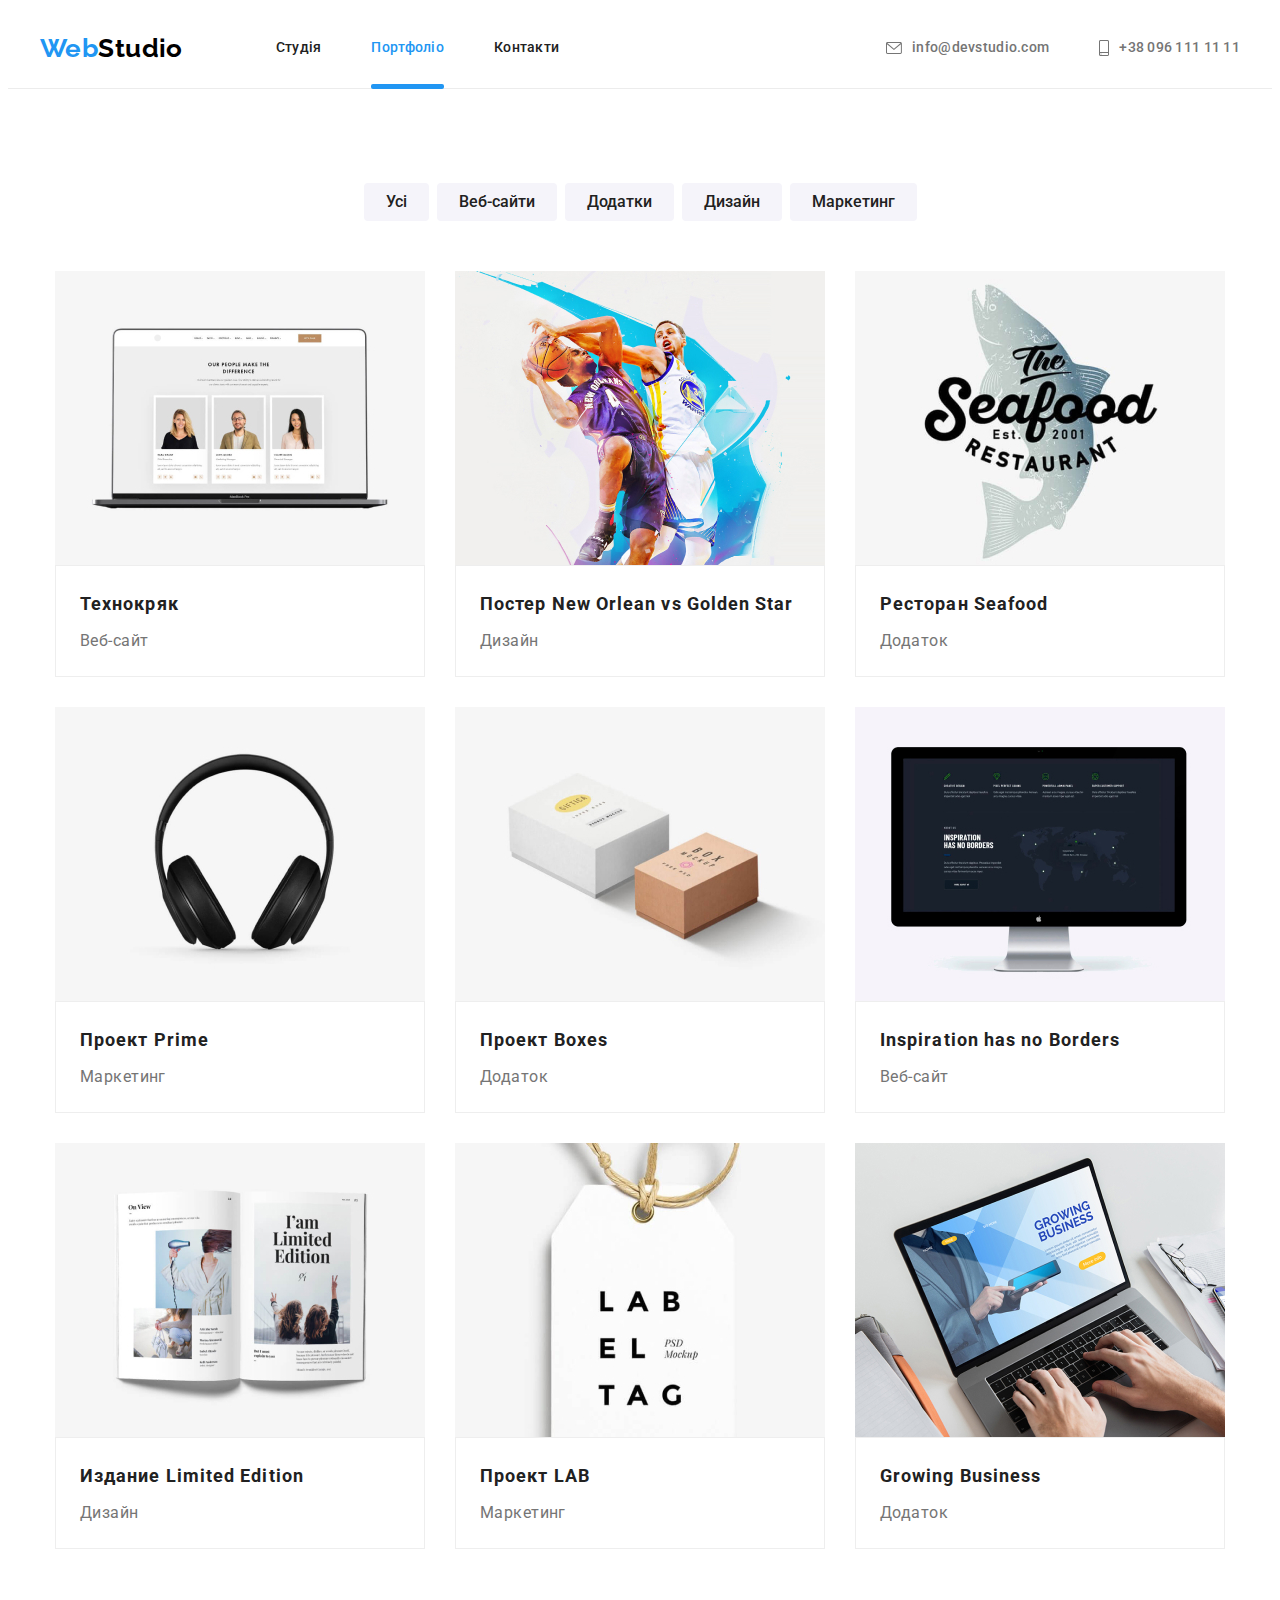
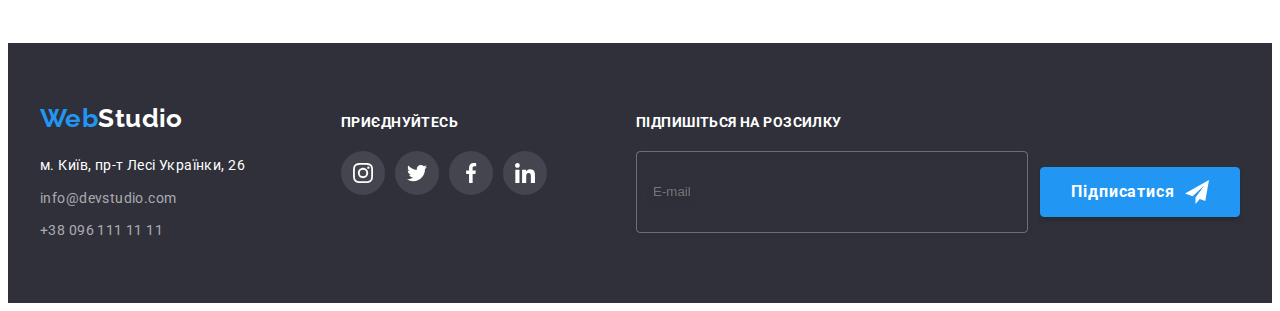
==== commit 4b819b12: "modal+footer" ====
--- a/portfolio.html
+++ b/portfolio.html
@@ -284,16 +284,16 @@
             </ul>
         </div>
         <div class="subscribe">
-            <h3 class="subscribe__title">Підпишіться на розсилку</h3>
-            <div class="button-div">
+            <p class="subscribe__title">Підпишіться на розсилку</p>
+            <form class="button-div">
                 <input type="text" placeholder="E-mail" class="subscribe__input" />
-                <button class="subscribe__button">
+                <button type="submit" class="subscribe__button">
                     Підписатися
                     <svg class="svg-send__icon-send" height="24" width="24">
                         <use href="./images/sprite.svg#icon-send"></use>
                     </svg>
                 </button>
-            </div>
+            </form>
         </div>
     </div>
 </footer>
--- a/css/styles.css
+++ b/css/styles.css
@@ -201,9 +201,7 @@
 }
 
 .icon {
-    display: inline-block;
-    align-items: center;
-    justify-content: center;
+    transition: fill cubic-bezier(0.4, 0, 0.2, 1);
 }
 
 .logo {
@@ -314,6 +312,9 @@
     border: 1px solid rgba(0, 0, 0, 0.1);
     background-color: var(--primary-bt-color);
     border-radius: 50%;
+    align-items: center;
+    justify-content: center;
+    display: inline-flex;
 }
 
 .close-wrap {
@@ -342,30 +343,32 @@
     line-height: 1.16;
     letter-spacing: 0.01em;
     color: var(--primary-text-color);
-    display: flex;
+   display: block;
+   text-align: left;
+   margin-bottom: 4px;
 }
 
 .input-wrap {
     position: relative;
+    margin-bottom: 10px; 
+}
+
+.input-wrap:last-of-type {
+    margin-bottom: 20px;
+}
+
+.order__form .icon {
+    position: absolute;
+    top: 50%;
+    left: 12px;
+    transform: translateY(-50%);
     fill: var(--title-text-color);
-    transition: fill cubic-bezier(0.4, 0, 0.2, 1);
-}
-
-.input-wrap:hover .form__input,
-.input-wrap:focus .form__input {
-    border-color: var(--accent-colorr);
-}
-
-.input-wrap:hover,
-.input-wrap:focus {
+    transition: fill 250ms cubic-bezier(0.4, 0, 0.2, 1);
+    pointer-events: none;
+}
+
+.form__input:focus + .icon {
     fill: var(--accent-color);
-}
-
-.order__form .icon {
-    position: absolute;
-    top: 16px;
-    left: 16px;
-    fill: inherit;
 }
 
 .form__input {
@@ -377,15 +380,20 @@
     letter-spacing: 0.01em;
     border-radius: 4px;
     padding-left: 42px;
-    margin-top: 4px;
+    outline: transparent;
     transition: border-color 250ms cubic-bezier(0.4, 0, 0.2, 1);
 }
 
+
+.form__input:focus {
+    border-color: var(--accent-color);
+}
 .order .input-wrap:not(:last-child) {
     margin-bottom: 10px;
 }
 
 .form__text {
+    display: block;
     height: 130px;
     resize: none;
     padding: 12px 16px;
@@ -544,53 +552,45 @@
     text-transform: uppercase;
     color: var(--primary-bt-color);
 }
+
 .form-field-checkbox {
-    display: inline-flex;
+    display:flex;
     align-items: center;
     margin-bottom: 30px;
-}
-.form-field-checkbox {
-    display: inline-flex;
-    align-items: center;
-    margin-bottom: 30px;
+    justify-content: center;
 }
 
 .checkbox {
-    position: absolute;
-    width: 1px;
-    height: 1px;
-    margin: -1px;
-    padding: 0;
-    overflow: hidden;
-    border: 0;
-    clip: rect(0 0 0 0);
-}
-
-.icon-topic {
-    display: inline-block;
-    width: 15px;
-    height: 15px;
-    margin-right: 8px;
-    border: 2px solid var(--title-text-color);
-    border-radius: 4px;
-    box-shadow: 0px 2px 1px rgba(0, 0, 0, 0.2), 0px 1px 1px rgba(0, 0, 0, 0.14),
-        0px 1px 3px rgba(0, 0, 0, 0.12);
-}
-
-.checkbox:checked+.icon-topic {
+  appearance: none;
+    display: block;
+        width: 16px;
+        height: 15px;
+        margin-right: 8px;
+        border: 2px solid var(--title-text-color);
+        border-radius: 2px;
+        background-size: 0;
+        transition: background-size 250ms cubic-bezier(0.4, 0, 0.2, 1), background-color 250ms cubic-bezier(0.4, 0, 0.2, 1),
+        background-position 250ms cubic-bezier(0.4, 0, 0.2, 1), border 250ms cubic-bezier(0.4, 0, 0.2, 1);
+    }
+
+
+.icon-topic {}
+ 
+
+.checkbox:checked {
     border-color: var(--accent-color);
     background-color: var(--accent-color);
     background-image: url(../images/icon-check.svg);
-    background-size: contain;
+    background-size: 16px 15px;
+    background-position: center;
 }
 
 .checkbox-text {
     font-size: 14px;
     line-height: 1.71;
-    margin: 0px;
-    padding: 0px;
     letter-spacing: 0.03em;
     color: var(--primary-text-color);
+    user-select: none;
 }
 
 .checkbox-link {
@@ -598,12 +598,6 @@
     color: var(--accent-color);
 }
 
-.button-div input {
-    margin: 0;
-    padding: 18px 12px;
-    border-radius: 4px;
-    box-shadow: 0px 4px 4px rgba(0, 0, 0, 0.15);
-}
 .modal__button-send {
     display: inline-block;
     border-radius: 4px;
@@ -612,13 +606,11 @@
     border: 1px solid transparent;
     color: var(--primary-bt-color);
     background-color: var(--accent-color);
-    font-family: inherit;
-    font-weight: bold;
+    font-weight: 700;
     font-size: 16px;
     line-height: 1.87;
+    letter-spacing: 0.06em;
     text-decoration: none;
-    text-align: center;
-    transition: transform 250ms cubic-bezier(0.4, 0, 0.2, 1);
     box-shadow: 0px 4px 4px rgba(0, 0, 0, 0.15);
 }
 .features-heading,
@@ -947,12 +939,7 @@
     line-height: 1.87;
 }
 
-.button-div input {
-    margin: 0;
-    padding: 18px 12px;
-    border-radius: 4px;
-    box-shadow: 0px 4px 4px rgba(0, 0, 0, 0.15);
-}
+
 .site-footer {
     padding-top: 60px;
     padding-bottom: 60px;
@@ -1035,12 +1022,14 @@
     line-height: 1.17;
     color: var(--title-text-color);
 }
+.subscribe{
+    margin-left: auto;
+}
 .subscribe__title {
     color: var(--primary-bt-color);
     font-weight: 700;
     line-height: 1.14;
-    margin-left: 93px;
-    padding-bottom: 20px;
+    margin-bottom: 20px;
     text-transform: uppercase;
 }
 
@@ -1050,6 +1039,8 @@
     background-color: var(--foot-bg);
     border: 1px solid var(--border-input);
     border-radius: 4px;
+    padding: 15px 16px;
+    filter: drop-shadow(0px 4px 4px rgba(0, 0, 0, 0.15));
 }
 
 .subscribe__button {
@@ -1064,6 +1055,10 @@
     margin-left: 12px;
     border: 1px solid var(--accent-color);
     box-shadow: 0px 4px 4px rgba(0, 0, 0, 0.15);
+    font-weight: 700;
+    font-size: 16px;
+    line-height: 1.88;
+    letter-spacing: 0.06em;
 }
 
 .subscribe__button--icon::after {
@@ -1078,8 +1073,7 @@
 
 .button-div {
     display: flex;
-    align-items: baseline;
-    margin-left: 93px;
+    align-items: center;
 }
 
 .svg-send__icon-send {
